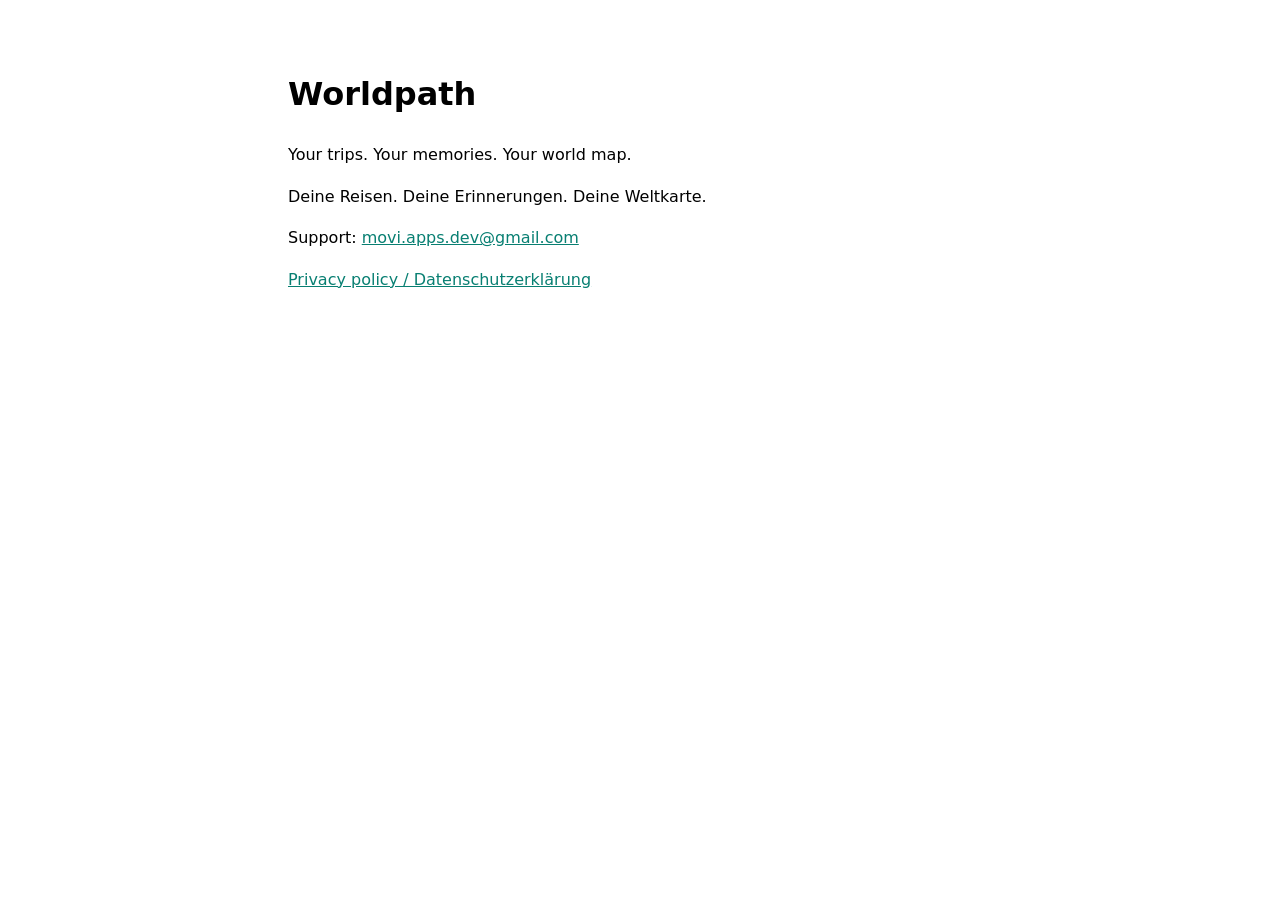
==== index.html @ 8952ccd3 "Publish Worldpath website and privacy policy" ====
<!doctype html>
<html lang="en">
  <head>
    <meta charset="utf-8">
    <meta name="viewport" content="width=device-width, initial-scale=1">
    <title>Worldpath</title>
    <meta name="description" content="Worldpath travel map app information, support, and privacy policy.">
    <style>
      :root { color-scheme: light dark; font-family: system-ui, sans-serif; }
      body { max-width: 44rem; margin: 0 auto; padding: 3rem 1.25rem; line-height: 1.6; }
      a { color: #087f72; }
    </style>
  </head>
  <body>
    <main>
      <h1>Worldpath</h1>
      <p>Your trips. Your memories. Your world map.</p>
      <p>Deine Reisen. Deine Erinnerungen. Deine Weltkarte.</p>
      <p>Support: <a href="mailto:movi.apps.dev@gmail.com">movi.apps.dev@gmail.com</a></p>
      <p><a href="privacy/">Privacy policy / Datenschutzerklärung</a></p>
    </main>
  </body>
</html>
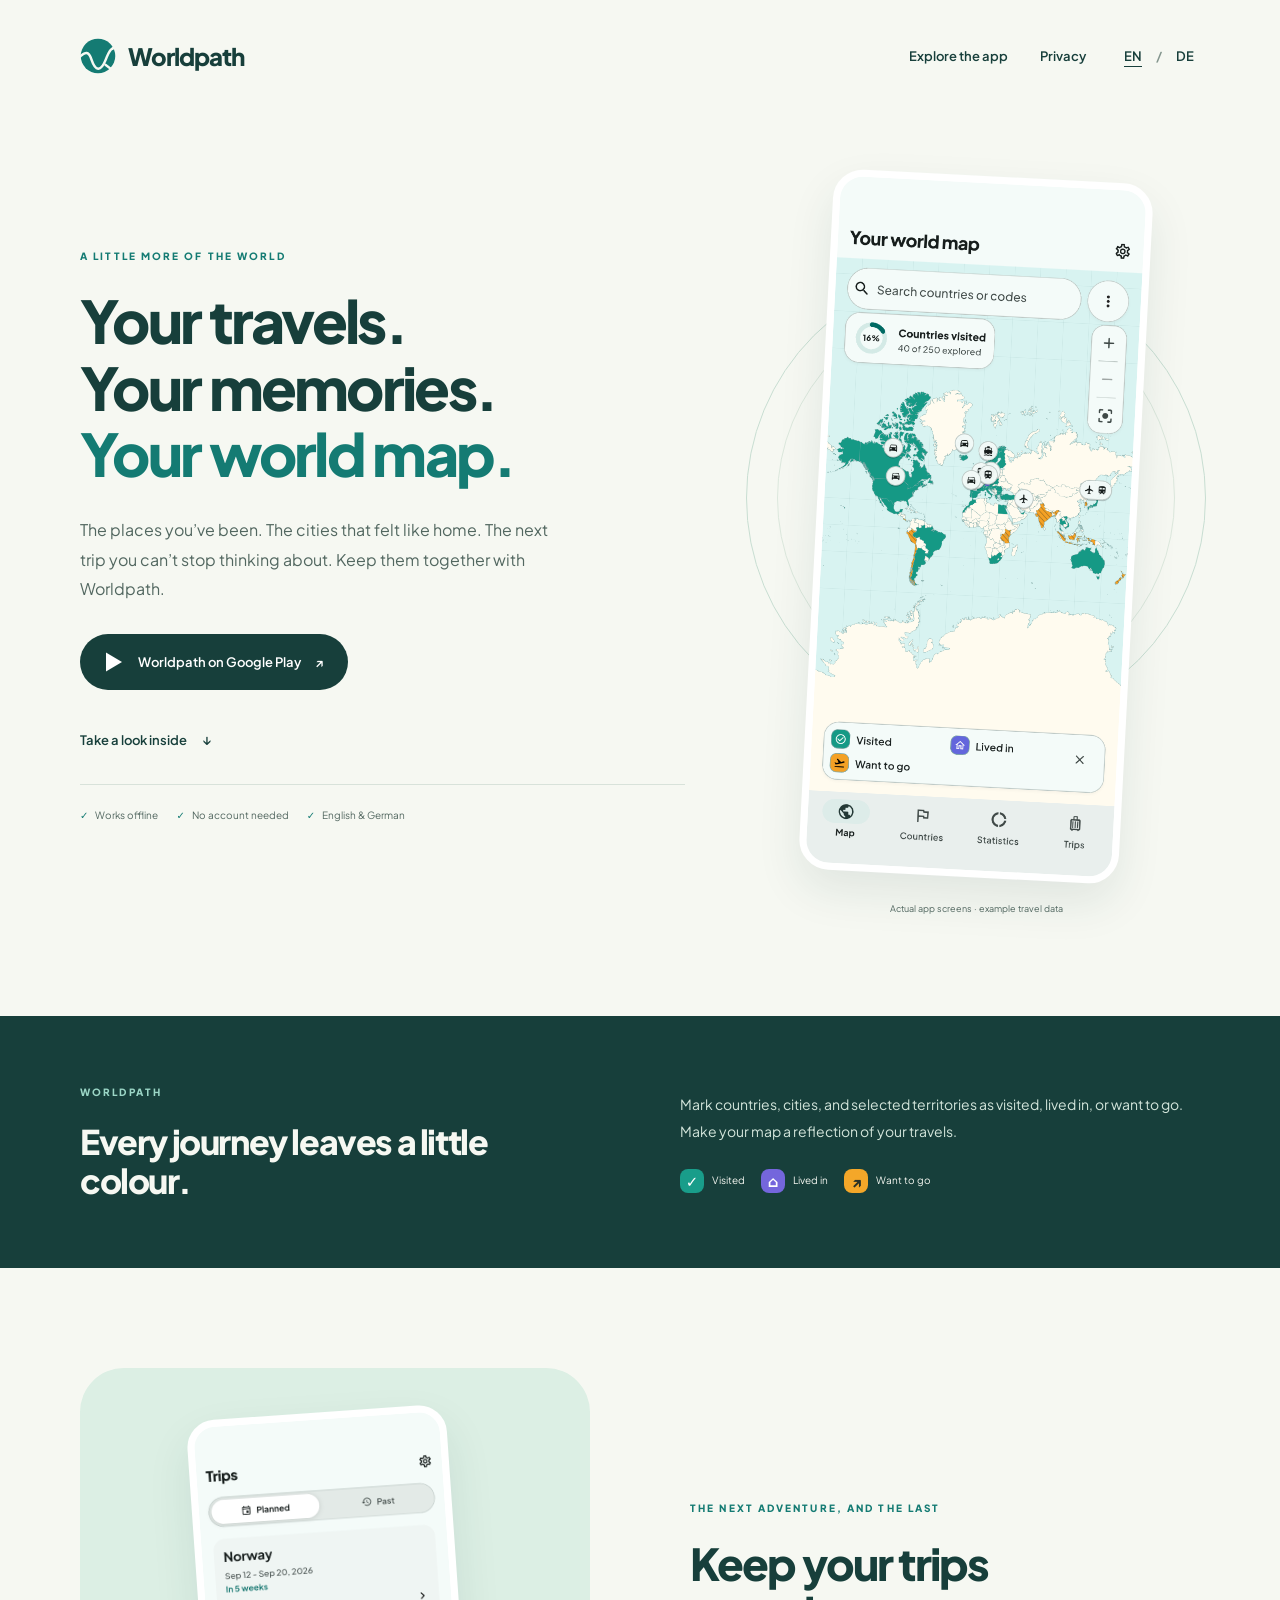
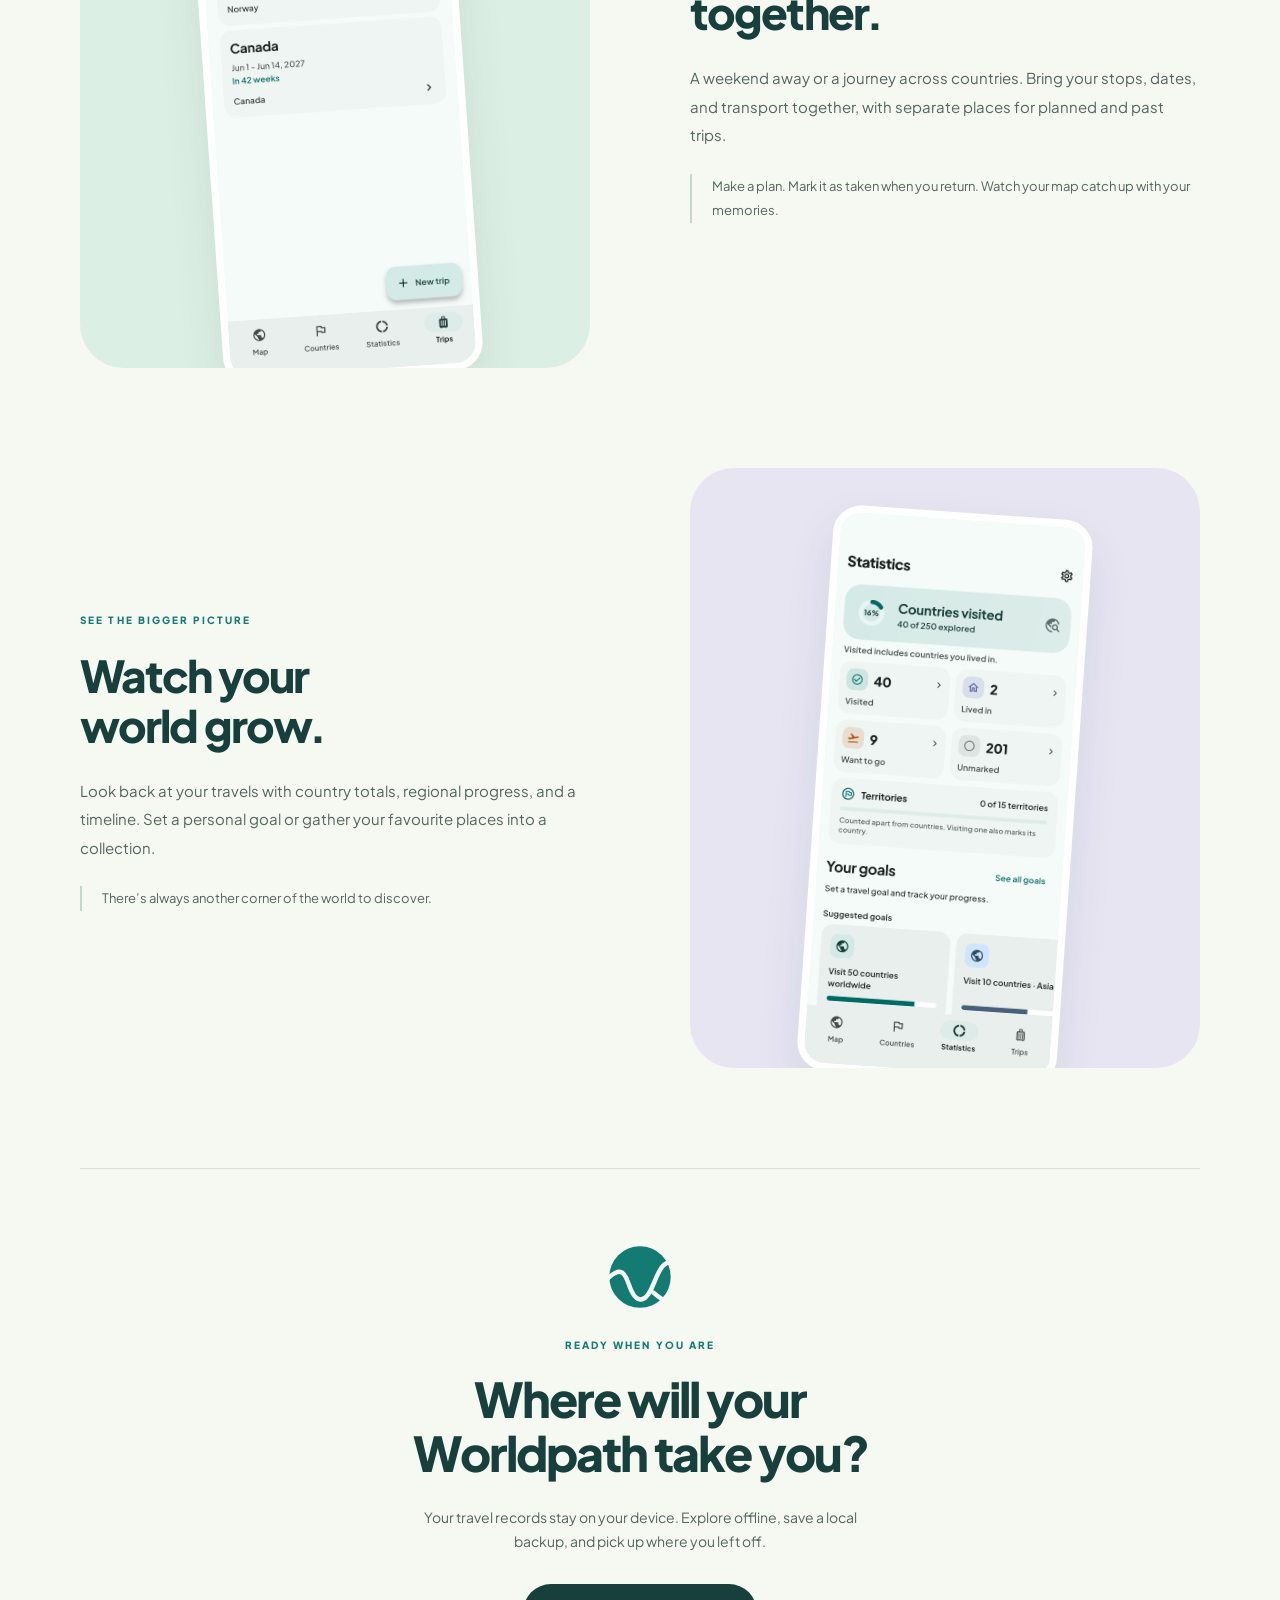
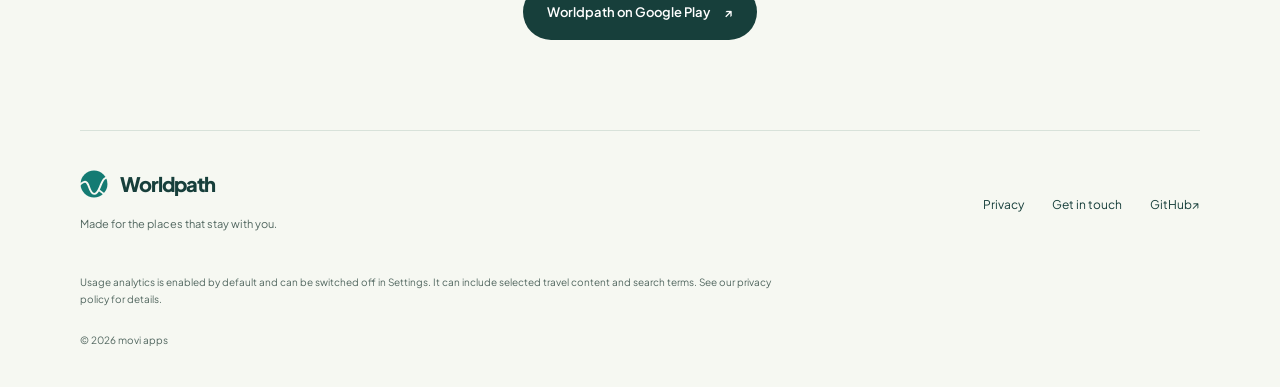
==== commit 53380648: "Polish site navigation and privacy presentation for launch" ====
--- a/index.html
+++ b/index.html
@@ -1,23 +1,60 @@
 <!doctype html>
 <html lang="en">
-  <head>
-    <meta charset="utf-8">
-    <meta name="viewport" content="width=device-width, initial-scale=1">
-    <title>Worldpath</title>
-    <meta name="description" content="Worldpath travel map app information, support, and privacy policy.">
-    <style>
-      :root { color-scheme: light dark; font-family: system-ui, sans-serif; }
-      body { max-width: 44rem; margin: 0 auto; padding: 3rem 1.25rem; line-height: 1.6; }
-      a { color: #087f72; }
-    </style>
-  </head>
-  <body>
-    <main>
-      <h1>Worldpath</h1>
-      <p>Your trips. Your memories. Your world map.</p>
-      <p>Deine Reisen. Deine Erinnerungen. Deine Weltkarte.</p>
-      <p>Support: <a href="mailto:movi.apps.dev@gmail.com">movi.apps.dev@gmail.com</a></p>
-      <p><a href="privacy/">Privacy policy / Datenschutzerklärung</a></p>
-    </main>
-  </body>
+<head>
+  <meta charset="utf-8">
+  <meta name="viewport" content="width=device-width, initial-scale=1">
+  <title>Worldpath — Your travels. Your world map.</title>
+  <meta name="description" content="Track countries and cities, keep past and planned trips together, and watch your world grow with Worldpath. Works offline. No account needed.">
+  <meta name="theme-color" content="#f6f8f2">
+  <meta property="og:title" content="Worldpath">
+  <meta property="og:description" content="Track countries and cities, keep past and planned trips together, and watch your world grow with Worldpath. Works offline. No account needed.">
+  <meta property="og:type" content="website">
+  <meta property="og:image" content="https://mschudt.github.io/worldpath-website/assets/app-icon.png">
+  <link rel="icon" type="image/svg+xml" href="assets/worldpath-symbol.svg">
+  <link rel="alternate" hreflang="en" href="https://mschudt.github.io/worldpath-website/">
+  <link rel="alternate" hreflang="de" href="https://mschudt.github.io/worldpath-website/de/">
+  <link rel="canonical" href="https://mschudt.github.io/worldpath-website/">
+  <link rel="stylesheet" href="assets/styles.css">
+</head>
+<body>
+  <a class="skip-link" href="#main">Skip to content</a>
+  <header class="header wrap">
+    <a class="brand" href="./" aria-label="Worldpath"><img src="assets/worldpath-symbol.svg" width="36" height="36" alt=""><span>Worldpath</span></a>
+    <nav aria-label="Main navigation">
+      <a class="nav-explore" href="#explore">Explore the app</a>
+      <a class="nav-privacy" href="privacy/">Privacy</a>
+      <span class="language"><a href="./" lang="en" hreflang="en" aria-label="English" aria-current="page">EN</a><span aria-hidden="true">/</span><a href="de/" lang="de" hreflang="de" aria-label="Deutsch">DE</a></span>
+    </nav>
+  </header>
+  <main id="main">
+    <section class="hero wrap" aria-labelledby="hero-title">
+      <div class="hero-copy">
+        <p class="eyebrow">A LITTLE MORE OF THE WORLD</p>
+        <h1 id="hero-title">Your travels.<br>Your memories.<br><em>Your world map.</em></h1>
+        <p class="intro">The places you’ve been. The cities that felt like home. The next trip you can’t stop thinking about. Keep them together with Worldpath.</p>
+        <div class="actions"><a class="button" href="https://play.google.com/store/apps/details?id=de.app.worldpath"><svg width="20" height="22" viewBox="0 0 20 22" aria-hidden="true"><path fill="currentColor" d="M2 1.5 18 11 2 20.5Z"/></svg>Worldpath on Google Play<span aria-hidden="true">↗</span></a></div>
+        <a class="text-link" href="#explore">Take a look inside <span aria-hidden="true">↓</span></a>
+        <ul class="essentials"><li>Works offline</li><li>No account needed</li><li>English & German</li></ul>
+      </div>
+      <figure class="hero-visual">
+        <div class="orbit" aria-hidden="true"></div>
+        <div class="screen"><img src="assets/screenshots/en-US/map.png" width="1080" height="2424" alt="Worldpath’s interactive world map with visited countries, places lived in, and wish-list destinations marked." fetchpriority="high"></div>
+        <figcaption>Actual app screens · example travel data</figcaption>
+      </figure>
+    </section>
+    <section class="colour-story" id="explore" aria-labelledby="colour-title">
+      <div class="wrap colour-inner"><div><p class="eyebrow">WORLDPATH</p><h2 id="colour-title">Every journey leaves a little colour.</h2></div><div><p>Mark countries, cities, and selected territories as visited, lived in, or want to go. Make your map a reflection of your travels.</p><ul class="legend"><li><span class="dot visited" aria-hidden="true">✓</span>Visited</li><li><span class="dot lived" aria-hidden="true">⌂</span>Lived in</li><li><span class="dot want" aria-hidden="true">↗</span>Want to go</li></ul></div></div>
+    </section>
+    <section class="story wrap" aria-labelledby="trip-title">
+      <figure class="story-visual mint"><div class="screen"><img src="assets/screenshots/en-US/trips.png" width="1080" height="2424" alt="The planned trips view in Worldpath, showing example trips to Norway and Canada." loading="lazy"></div></figure>
+      <div class="story-copy"><p class="eyebrow">THE NEXT ADVENTURE, AND THE LAST</p><h2 id="trip-title">Keep your trips<br>together.</h2><p>A weekend away or a journey across countries. Bring your stops, dates, and transport together, with separate places for planned and past trips.</p><p class="detail">Make a plan. Mark it as taken when you return. Watch your map catch up with your memories.</p></div>
+    </section>
+    <section class="story reverse wrap" aria-labelledby="stats-title">
+      <figure class="story-visual lilac"><div class="screen"><img src="assets/screenshots/en-US/statistics.png" width="1080" height="2424" alt="Worldpath statistics with visited country totals, territory progress, and personal travel goals." loading="lazy"></div></figure>
+      <div class="story-copy"><p class="eyebrow">SEE THE BIGGER PICTURE</p><h2 id="stats-title">Watch your<br>world grow.</h2><p>Look back at your travels with country totals, regional progress, and a timeline. Set a personal goal or gather your favourite places into a collection.</p><p class="detail">There’s always another corner of the world to discover.</p></div>
+    </section>
+    <section class="closing wrap" aria-labelledby="close-title"><img src="assets/worldpath-symbol.svg" width="64" height="64" alt=""><p class="eyebrow">READY WHEN YOU ARE</p><h2 id="close-title">Where will your<br>Worldpath take you?</h2><p>Your travel records stay on your device. Explore offline, save a local backup, and pick up where you left off.</p><a class="button" href="https://play.google.com/store/apps/details?id=de.app.worldpath">Worldpath on Google Play <span aria-hidden="true">↗</span></a></section>
+  </main>
+  <footer class="footer wrap"><div class="footer-main"><div><a class="brand" href="./"><img src="assets/worldpath-symbol.svg" width="28" height="28" alt=""><span>Worldpath</span></a><p>Made for the places that stay with you.</p></div><div class="footer-links"><a href="privacy/">Privacy</a><a href="mailto:movi.apps.dev@gmail.com">Get in touch</a><a href="https://github.com/mschudt/worldpath-website">GitHub <span aria-hidden="true">↗</span></a></div></div><p class="analytics">Usage analytics is enabled by default and can be switched off in Settings. It can include selected travel content and search terms. See our privacy policy for details.</p><small>© 2026 movi apps</small></footer>
+</body>
 </html>
--- a/assets/styles.css
+++ b/assets/styles.css
@@ -0,0 +1,726 @@
+@font-face {
+  font-family:Jakarta;
+  src:url('fonts/PlusJakartaSans-Regular.ttf') format('truetype');
+  font-weight:400;
+  font-display:swap;
+}
+
+@font-face {
+  font-family:Jakarta;
+  src:url('fonts/PlusJakartaSans-SemiBold.ttf') format('truetype');
+  font-weight:600;
+  font-display:swap;
+}
+
+@font-face {
+  font-family:Jakarta;
+  src:url('fonts/PlusJakartaSans-ExtraBold.ttf') format('truetype');
+  font-weight:800;
+  font-display:swap;
+}
+
+:root {
+  color-scheme:light;
+  --paper:#f6f8f2;
+  --ink:#173f3b;
+  --teal:#147b73;
+  --muted:#526760;
+  --mint:#e3f4f0;
+  --line:#d8e2da;
+}
+
+* {
+  box-sizing:border-box;
+}
+
+html {
+  scroll-behavior:smooth;
+  scroll-padding-top:24px;
+}
+
+body {
+  margin:0;
+  background:var(--paper);
+  color:var(--ink);
+  font-family:Jakarta,system-ui,sans-serif;
+  line-height:1.7;
+}
+
+img {
+  display:block;
+  max-width:100%;
+  height:auto;
+}
+
+a {
+  color:inherit;
+  text-decoration:none;
+}
+
+a:focus-visible {
+  outline:3px solid #aa5f1a;
+  outline-offset:6px;
+  border-radius:4px;
+}
+
+.wrap {
+  width:min(1120px,calc(100% - 80px));
+  margin-inline:auto;
+}
+
+.skip-link {
+  position:absolute;
+  z-index:5;
+  top:-100px;
+  left:24px;
+  padding:12px 18px;
+  background:var(--ink);
+  color:white;
+}
+
+.skip-link:focus {
+  top:12px;
+}
+
+.header {
+  display:flex;
+  align-items:center;
+  justify-content:space-between;
+  min-height:112px;
+  gap:32px;
+}
+
+.brand {
+  display:inline-flex;
+  align-items:center;
+  gap:12px;
+  font-size:24px;
+  font-weight:800;
+  letter-spacing:-1px;
+}
+
+.header nav {
+  display:flex;
+  align-items:center;
+  gap:32px;
+  font-size:13px;
+  font-weight:600;
+}
+
+.header nav>a:hover,.footer a:hover {
+  text-decoration:underline;
+  text-underline-offset:5px;
+}
+
+.language {
+  display:flex;
+  align-items:center;
+  gap:8px;
+}
+
+.language a {
+  min-width:30px;
+  min-height:44px;
+  display:inline-flex;
+  align-items:center;
+  justify-content:center;
+}
+
+.language a[aria-current] {
+  text-decoration:underline;
+  text-underline-offset:5px;
+}
+
+.language>span {
+  color:#84968e;
+}
+
+.hero {
+  display:grid;
+  grid-template-columns:1.15fr .85fr;
+  align-items:center;
+  gap:68px;
+  padding-block:44px 100px;
+}
+
+.eyebrow {
+  font-size:10px;
+  font-weight:800;
+  letter-spacing:2.1px;
+  margin:0 0 22px;
+  color:var(--teal);
+}
+
+h1,h2 {
+  font-weight:800;
+  letter-spacing:-2.7px;
+  line-height:1.13;
+  margin:0;
+}
+
+h1 {
+  font-size:clamp(40px,4.6vw,62px);
+}
+
+h1 em {
+  font-style:normal;
+  color:var(--teal);
+}
+
+.intro {
+  max-width:480px;
+  margin:28px 0 30px;
+  font-size:16px;
+  line-height:1.85;
+  color:var(--muted);
+}
+
+.button {
+  display:inline-flex;
+  align-items:center;
+  justify-content:center;
+  gap:14px;
+  min-height:56px;
+  padding:14px 24px;
+  border-radius:100px;
+  color:white;
+  background:var(--ink);
+  font-size:13px;
+  font-weight:600;
+  transition:background .15s,transform .15s;
+}
+
+.button:hover {
+  background:var(--teal);
+  transform:translateY(-2px);
+}
+
+
+.text-link {
+  display:inline-flex;
+  align-items:center;
+  gap:15px;
+  font-size:13px;
+  font-weight:600;
+  margin-top:28px;
+  min-height:44px;
+}
+
+.text-link:hover {
+  text-decoration:underline;
+}
+
+.essentials {
+  display:flex;
+  flex-wrap:wrap;
+  gap:12px 18px;
+  list-style:none;
+  padding:22px 0 0;
+  margin:22px 0 0;
+  border-top:1px solid var(--line);
+  font-size:10px;
+  color:var(--muted);
+}
+
+.essentials li {
+  display:flex;
+  align-items:center;
+  gap:7px;
+}
+
+.essentials li:before {
+  content:'✓';
+  color:var(--teal);
+  font-weight:800;
+}
+
+.hero-visual {
+  position:relative;
+  margin:0;
+  padding:20px 20px 0;
+  isolation:isolate;
+  justify-self:center;
+  width:100%;
+  max-width:360px;
+}
+
+.orbit {
+  position:absolute;
+  z-index:-1;
+  width:460px;
+  height:460px;
+  border:1px solid #c8ded2;
+  border-radius:50%;
+  left:50%;
+  top:45%;
+  transform:translate(-50%,-50%);
+}
+
+.orbit:after {
+  content:'';
+  position:absolute;
+  inset:30px;
+  border:1px solid #dce8dd;
+  border-radius:50%;
+}
+
+.screen {
+  overflow:hidden;
+  border:7px solid white;
+  border-radius:30px;
+  box-shadow:0 20px 45px #173f3b18;
+  background:white;
+  position:relative;
+}
+
+.hero-visual .screen {
+  transform:rotate(3deg);
+}
+
+.screen img {
+  width:100%;
+}
+
+.hero-visual figcaption {
+  text-align:center;
+  margin:24px -20px 0;
+  font-size:9px;
+  color:var(--muted);
+}
+
+.colour-story {
+  background:var(--ink);
+  color:var(--paper);
+  padding:68px 0;
+  scroll-margin-top:0;
+}
+
+.colour-inner {
+  display:grid;
+  grid-template-columns:1fr 1fr;
+  gap:80px;
+  align-items:center;
+}
+
+.colour-story .eyebrow {
+  color:#9bd6c6;
+}
+
+.colour-story h2 {
+  font-size:34px;
+  letter-spacing:-1.4px;
+  max-width:430px;
+}
+
+.colour-story p:not(.eyebrow) {
+  margin:0;
+  color:#d3e5db;
+  font-size:14px;
+  line-height:1.9;
+}
+
+.legend {
+  list-style:none;
+  padding:0;
+  margin:24px 0 0;
+  display:flex;
+  flex-wrap:wrap;
+  gap:16px;
+  font-size:10px;
+  align-items:center;
+}
+
+.legend li {
+  display:flex;
+  align-items:center;
+  gap:8px;
+}
+
+.dot {
+  display:flex;
+  align-items:center;
+  justify-content:center;
+  width:24px;
+  height:24px;
+  border-radius:8px;
+  color:white;
+  font-size:15px;
+  font-weight:800;
+}
+
+.visited {
+  background:#199d8a;
+}
+
+.lived {
+  background:#7466dc;
+}
+
+.want {
+  background:#f4a729;
+  color:#293127;
+}
+
+.story {
+  display:grid;
+  grid-template-columns:1fr 1fr;
+  gap:100px;
+  align-items:center;
+  margin-block:100px;
+}
+
+.story-visual {
+  margin:0;
+  border-radius:44px;
+  position:relative;
+  padding:44px 64px 0;
+  height:600px;
+  overflow:hidden;
+  display:flex;
+  justify-content:center;
+}
+
+.mint {
+  background:#dcefe4;
+}
+
+.lilac {
+  background:#e8e5f3;
+}
+
+.story-visual .screen {
+  width:260px;
+  min-width:240px;
+  align-self:flex-start;
+  border-radius:28px;
+  transform:rotate(-4deg);
+  flex-shrink:0;
+}
+
+.reverse .story-visual .screen {
+  transform:rotate(4deg);
+}
+
+.story-copy h2 {
+  font-size:44px;
+  margin-bottom:26px;
+  letter-spacing:-1.9px;
+}
+
+.story-copy>p:not(.eyebrow) {
+  color:var(--muted);
+  font-size:15px;
+  line-height:1.9;
+}
+
+.story-copy .detail {
+  font-size:13px!important;
+  margin-top:24px;
+  padding-left:20px;
+  border-left:2px solid #c3d8c8;
+}
+
+.reverse .story-visual {
+  order:2;
+}
+
+.closing {
+  text-align:center;
+  border-top:1px solid var(--line);
+  padding-block:76px 90px;
+}
+
+.closing>img {
+  margin:0 auto 28px;
+}
+
+.closing h2 {
+  font-size:48px;
+  letter-spacing:-2px;
+}
+
+.closing>p:not(.eyebrow) {
+  max-width:470px;
+  margin:26px auto 30px;
+  color:var(--muted);
+  font-size:14px;
+}
+
+.closing .eyebrow {
+  margin-bottom:18px;
+}
+
+.footer {
+  border-top:1px solid var(--line);
+  padding-block:36px;
+}
+
+.footer-main {
+  display:flex;
+  justify-content:space-between;
+  align-items:center;
+  gap:32px;
+}
+
+.footer .brand {
+  font-size:20px;
+}
+
+.footer-main p {
+  font-size:11px;
+  color:var(--muted);
+  margin:10px 0;
+}
+
+.footer-links {
+  display:flex;
+  gap:28px;
+  font-size:12px;
+}
+
+.analytics {
+  font-size:10px;
+  color:var(--muted);
+  max-width:720px;
+  margin:30px 0 16px;
+}
+
+.footer small {
+  font-size:10px;
+  color:var(--muted);
+}
+
+@media(min-width:1500px) {
+  .hero {
+    gap:100px;
+  }
+}
+
+@media(max-width:1000px) {
+  .wrap {
+    width:calc(100% - 64px);
+  }
+  .hero {
+    gap:38px;
+  }
+  .hero-visual {
+    max-width:300px;
+    padding-inline:12px;
+  }
+  .orbit {
+    width:340px;
+    height:340px;
+  }
+  h1 {
+    font-size:44px;
+    letter-spacing:-2px;
+  }
+  .story {
+    gap:56px;
+  }
+  .story-visual {
+    padding-inline:24px;
+    height:530px;
+  }
+  .story-copy h2 {
+    font-size:37px;
+  }
+  .colour-inner {
+    gap:48px;
+  }
+  .colour-story h2 {
+    font-size:30px;
+  }
+  .header nav {
+    gap:22px;
+  }
+}
+
+@media(max-width:720px) {
+  .wrap {
+    width:calc(100% - 40px);
+  }
+  .header {
+    min-height:88px;
+    gap:16px;
+  }
+  .brand {
+    font-size:22px;
+    gap:9px;
+  }
+  .header .brand img {
+    width:30px;
+    height:30px;
+  }
+  .header nav {
+    gap:10px;
+  }
+  .nav-explore,.nav-privacy {
+    display:none;
+  }
+  .hero {
+    grid-template-columns:1fr;
+    gap:40px;
+    padding-block:28px 58px;
+  }
+  .hero-copy {
+    text-align:center;
+  }
+  .eyebrow {
+    font-size:9px;
+    letter-spacing:1.6px;
+  }
+  h1 {
+    font-size:clamp(34px,7.7vw,48px);
+    letter-spacing:-1.7px;
+  }
+  .intro {
+    font-size:14px;
+    margin:24px auto;
+    max-width:440px;
+  }
+  .button {
+    font-size:12px;
+    gap:10px;
+    padding-inline:20px;
+  }
+  .essentials {
+    justify-content:center;
+    font-size:9px;
+    gap:10px 14px;
+  }
+  .text-link {
+    margin-top:18px;
+  }
+  .hero-visual {
+    max-width:280px;
+  }
+  .orbit {
+    width:330px;
+    height:330px;
+  }
+  .hero-visual figcaption {
+    font-size:8px;
+  }
+  .colour-story {
+    padding-block:48px;
+  }
+  .colour-inner {
+    grid-template-columns:1fr;
+    gap:24px;
+  }
+  .colour-story h2 {
+    font-size:29px;
+    max-width:350px;
+  }
+  .colour-story p:not(.eyebrow) {
+    font-size:13px;
+  }
+  .legend {
+    gap:12px;
+    font-size:9px;
+  }
+  .story,.story.reverse {
+    grid-template-columns:1fr;
+    gap:30px;
+    margin-block:60px;
+  }
+  .story-visual,.reverse .story-visual {
+    order:2;
+    height:480px;
+    max-width:440px;
+    width:100%;
+    justify-self:center;
+    border-radius:32px;
+    padding-top:32px;
+  }
+  .story-visual .screen {
+    width:240px;
+    min-width:220px;
+  }
+  .story-copy {
+    max-width:440px;
+    justify-self:center;
+    width:100%;
+  }
+  .story-copy h2 {
+    font-size:34px;
+    letter-spacing:-1.5px;
+    margin-bottom:20px;
+  }
+  .story-copy>p:not(.eyebrow) {
+    font-size:14px;
+  }
+  .story-copy .eyebrow {
+    margin-bottom:16px;
+  }
+  .closing {
+    padding-block:56px;
+  }
+  .closing h2 {
+    font-size:35px;
+    letter-spacing:-1.5px;
+  }
+  .closing>p:not(.eyebrow) {
+    font-size:13px;
+  }
+  .footer-main {
+    align-items:flex-start;
+    flex-direction:column;
+    gap:18px;
+  }
+  .footer-links {
+    gap:22px;
+    min-height:44px;
+    align-items:center;
+  }
+  .analytics {
+    margin-top:22px;
+  }
+}
+
+@media(prefers-reduced-motion:reduce) {
+  html {
+    scroll-behavior:auto;
+  }
+  * {
+    transition:none!important;
+  }
+}
+
+@media(max-width:720px) {
+  .orbit {
+    width:min(330px,calc(100vw - 24px));
+    height:auto;
+    aspect-ratio:1;
+  }
+}
+
+@media(max-width:360px) {
+  html[lang="de"] h1 {
+    font-size:30px;
+  }
+}
+
+.footer-links a {
+  min-height:44px;
+  display:inline-flex;
+  align-items:center;
+}
+
+.header nav>a {
+  min-height:44px;
+  align-items:center;
+}
+
+.header nav > a {
+  display: inline-flex;
+  align-items: center;
+}
+
+@media (max-width: 720px) {
+  .header .nav-explore,
+  .header .nav-privacy {
+    display: none;
+  }
+}
